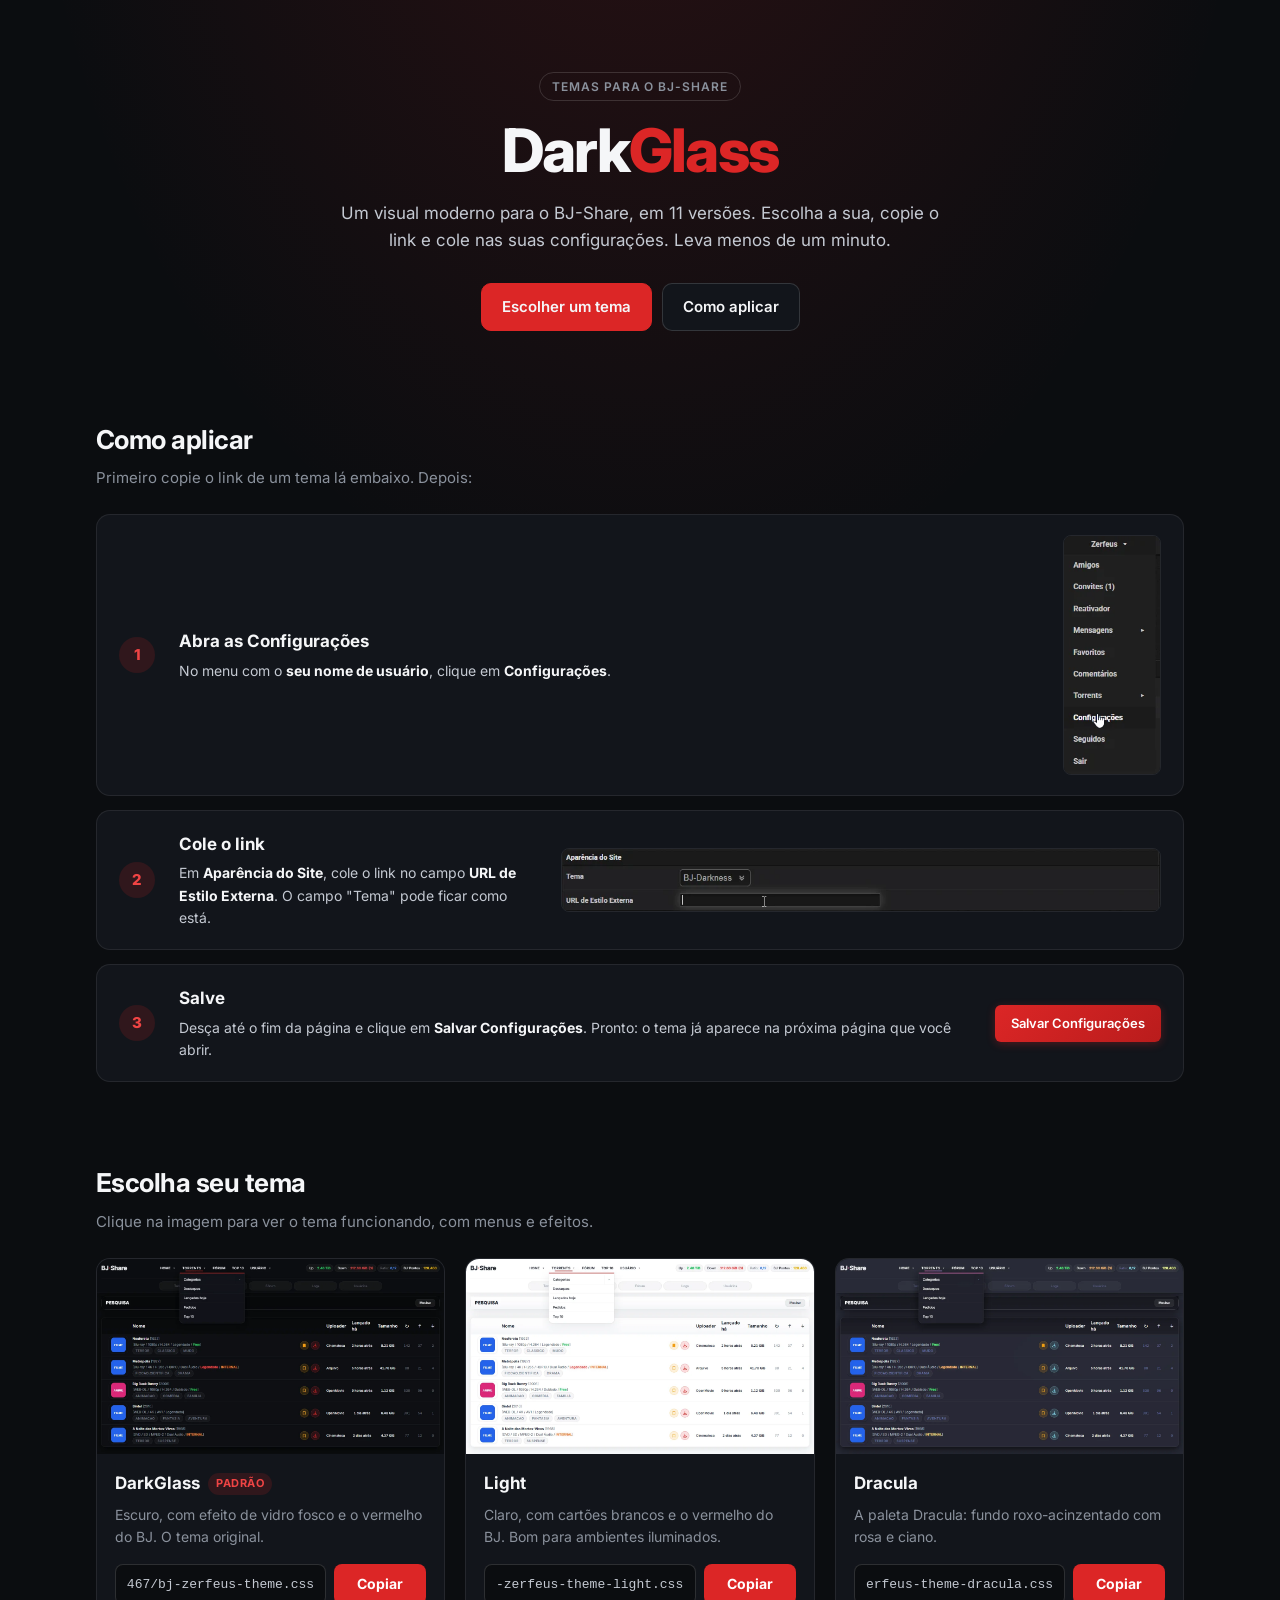
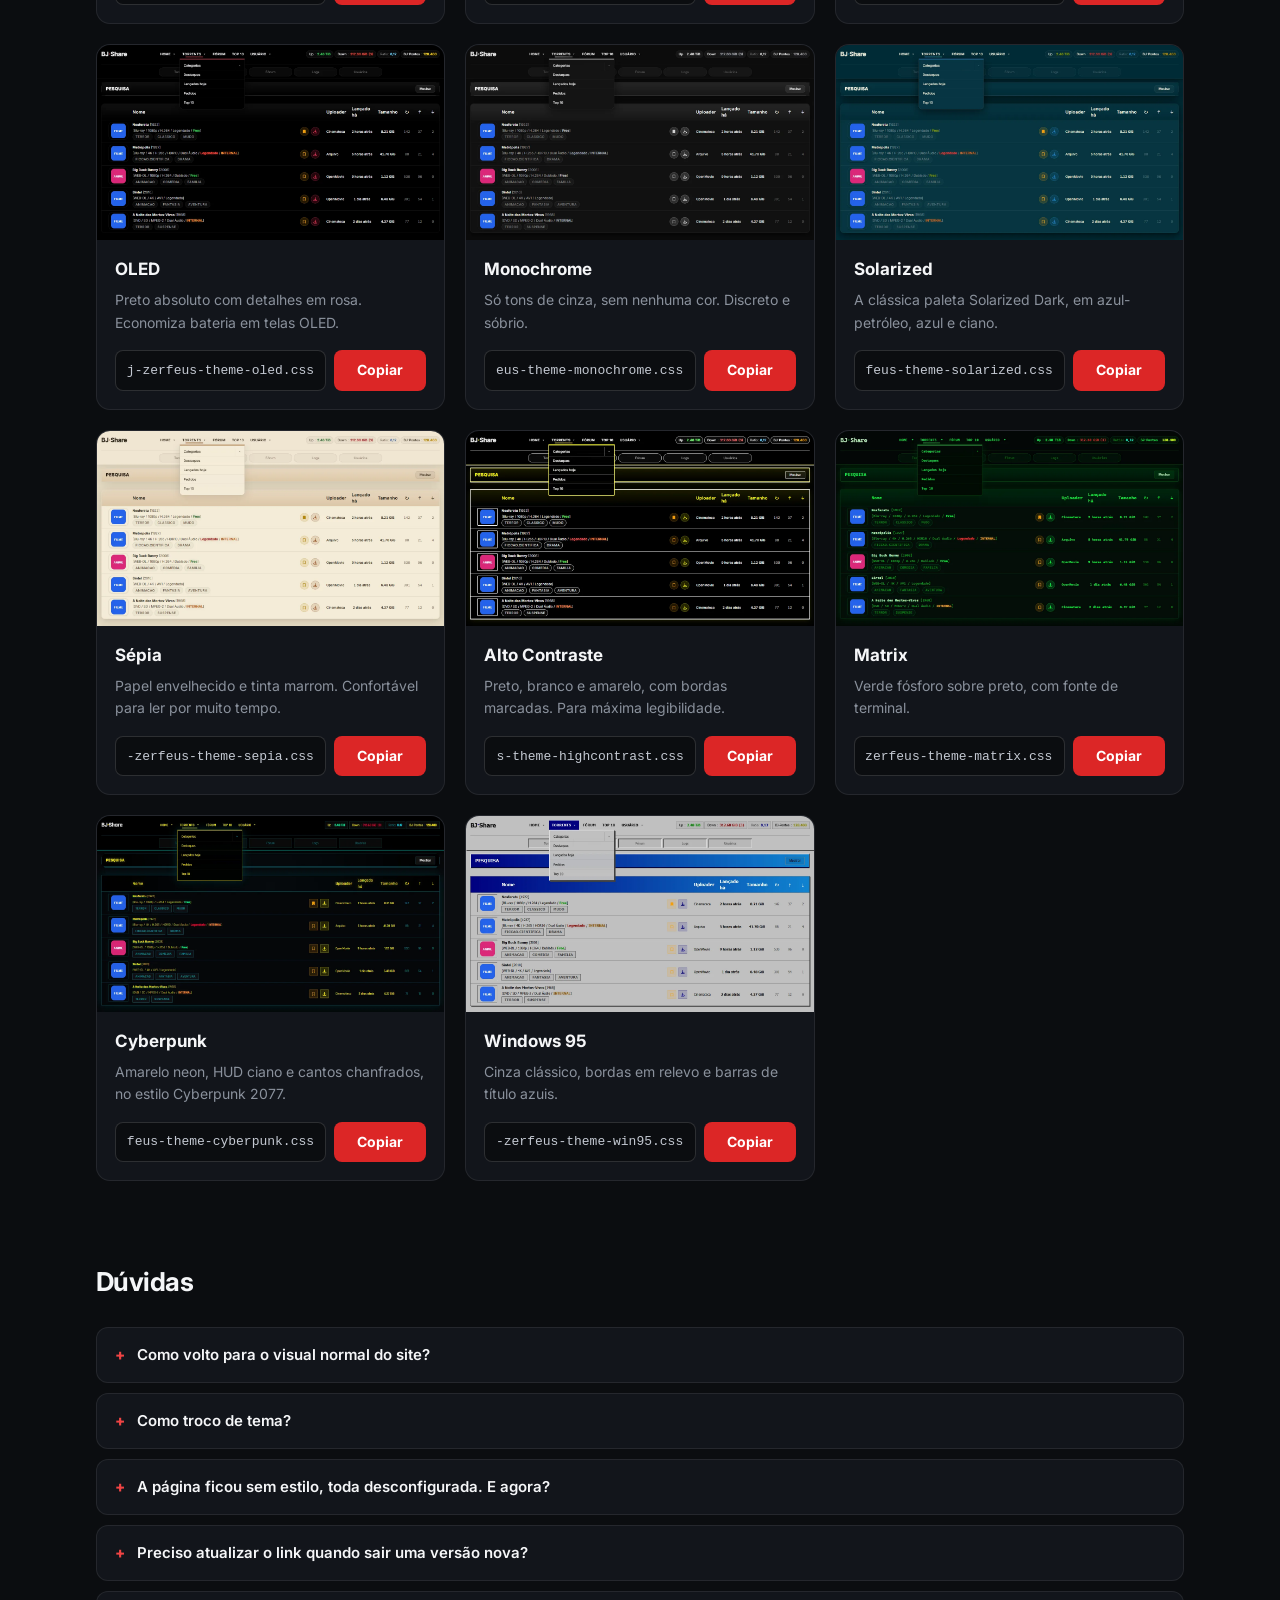
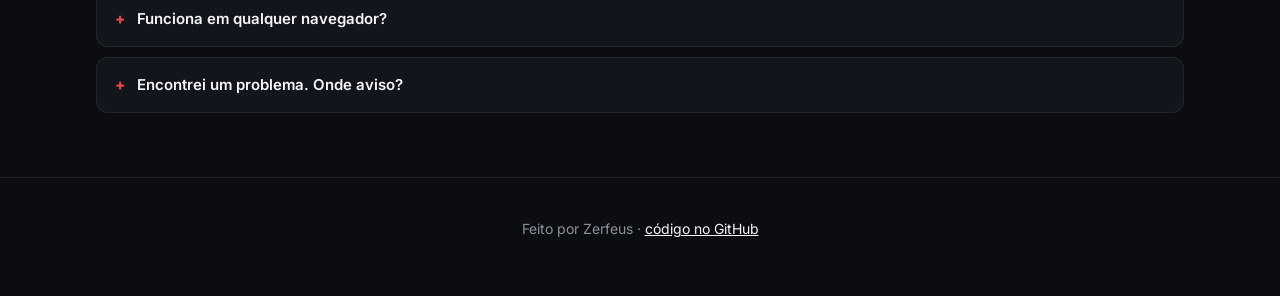
==== index.html @ 2fd7e662 "Adiciona guia de instalação com prévias dos temas index.html (GitHub Pages) ensina a aplicar no BJ, " ====
<!doctype html>
<html lang="pt-BR">
<head>
<meta charset="utf-8">
<meta name="viewport" content="width=device-width, initial-scale=1">
<title>Temas DarkGlass</title>
<meta name="description" content="Temas para o BJ-Share: escolha um, copie o link e cole em Configurações.">
<link rel="preconnect" href="https://fonts.googleapis.com">
<link rel="preconnect" href="https://fonts.gstatic.com" crossorigin>
<link href="https://fonts.googleapis.com/css2?family=Inter:wght@400;500;600;700;800&display=swap" rel="stylesheet">
<style>
  :root {
    --bg: #0b0d10;
    --surface: #12151b;
    --surface-2: #181c24;
    --line: rgb(255 255 255 / 0.08);
    --line-strong: rgb(255 255 255 / 0.14);
    --text: #c4c9d2;
    --text-muted: #8a919c;
    --text-strong: #f5f6f8;
    --accent: #dc2626;
    --accent-hover: #ef4444;
    --success: #22c55e;
    --radius: 14px;
    --shadow: 0 10px 40px rgb(0 0 0 / 0.45);
    color-scheme: dark;
  }

  * { box-sizing: border-box; margin: 0; padding: 0; }

  body {
    background:
      radial-gradient(ellipse 70% 40% at 50% -10%, rgb(220 38 38 / 0.16), transparent 70%),
      var(--bg);
    color: var(--text);
    font: 15px/1.6 'Inter', system-ui, -apple-system, sans-serif;
    -webkit-font-smoothing: antialiased;
  }

  a { color: var(--text-strong); }
  a:hover { color: var(--accent-hover); }

  .wrap { max-width: 1120px; margin: 0 auto; padding: 0 16px; }

  /* Topo */
  header.hero { padding: 72px 0 48px; text-align: center; }
  .badge {
    display: inline-block; padding: 4px 12px; margin-bottom: 18px;
    border: 1px solid var(--line-strong); border-radius: 999px;
    font-size: 12px; font-weight: 600; letter-spacing: 0.08em; text-transform: uppercase; color: var(--text-muted);
  }
  h1 { color: var(--text-strong); font-size: clamp(36px, 7vw, 60px); font-weight: 800; letter-spacing: -0.03em; line-height: 1.05; }
  h1 span { color: var(--accent); }
  .lead { max-width: 620px; margin: 18px auto 0; font-size: 17px; color: var(--text); }
  .hero-actions { display: flex; flex-wrap: wrap; gap: 10px; justify-content: center; margin-top: 28px; }
  .btn {
    display: inline-flex; align-items: center; gap: 8px; padding: 11px 20px;
    border-radius: 10px; border: 1px solid var(--line-strong);
    background: var(--surface); color: var(--text-strong);
    font: inherit; font-weight: 600; text-decoration: none; cursor: pointer;
    transition: background 0.15s, border-color 0.15s, transform 0.15s;
  }
  .btn:hover { color: var(--text-strong); border-color: var(--text-muted); transform: translateY(-1px); }
  .btn.primary { background: var(--accent); border-color: var(--accent); }
  .btn.primary:hover { background: var(--accent-hover); border-color: var(--accent-hover); }

  section { padding: 40px 0; }
  h2 { color: var(--text-strong); font-size: 26px; font-weight: 700; letter-spacing: -0.02em; }
  .section-lead { margin-top: 6px; color: var(--text-muted); }

  /* Passos */
  .steps { display: grid; gap: 14px; margin-top: 24px; }
  .step {
    display: flex; align-items: center; gap: 20px 24px; padding: 20px 22px;
    background: var(--surface); border: 1px solid var(--line); border-radius: var(--radius);
  }
  .step-num {
    flex: none; display: grid; place-items: center; width: 36px; height: 36px; border-radius: 50%;
    background: rgb(220 38 38 / 0.15); color: var(--accent-hover); font-weight: 800;
  }
  .step-text { flex: 1 1 260px; }
  .step h3 { color: var(--text-strong); font-size: 17px; margin-bottom: 4px; }
  .step p { color: var(--text); font-size: 14px; }
  .step strong { color: var(--text-strong); }
  .step img {
    flex: 0 1 auto; display: block; min-width: 0; max-width: min(100%, 600px); max-height: 240px;
    width: auto; height: auto; border-radius: 8px; border: 1px solid var(--line);
  }
  /* réplica do botão do site, no lugar de um print */
  .fake-save {
    flex: none; padding: 8px 16px; border-radius: 6px;
    background: linear-gradient(135deg, #dc2626, #b91c1c); color: #fff; font-size: 13px; font-weight: 600;
    box-shadow: 0 2px 8px rgb(220 38 38 / 0.3);
  }

  /* Galeria de temas */
  .themes { display: grid; grid-template-columns: repeat(auto-fill, minmax(min(100%, 340px), 1fr)); gap: 20px; margin-top: 24px; }
  .theme {
    display: flex; flex-direction: column;
    background: var(--surface); border: 1px solid var(--line); border-radius: var(--radius);
    overflow: hidden; transition: border-color 0.2s, box-shadow 0.2s;
  }
  .theme:hover { border-color: var(--line-strong); box-shadow: var(--shadow); }
  .theme-preview { position: relative; display: block; aspect-ratio: 16 / 9; background: var(--surface-2); overflow: hidden; }
  .theme-preview img { display: block; width: 100%; height: 100%; object-fit: cover; object-position: top left; transition: transform 0.3s; }
  .theme-preview:hover img { transform: scale(1.03); }
  .theme-preview .live {
    position: absolute; right: 10px; bottom: 10px; padding: 5px 10px; border-radius: 999px;
    background: rgb(0 0 0 / 0.72); color: #fff; font-size: 12px; font-weight: 600;
    opacity: 0; transition: opacity 0.2s;
  }
  .theme-preview:hover .live, .theme-preview:focus-visible .live { opacity: 1; }
  .theme-body { display: flex; flex-direction: column; gap: 6px; padding: 16px 18px 18px; flex: 1; }
  .theme-title { display: flex; align-items: center; gap: 8px; color: var(--text-strong); font-size: 17px; font-weight: 700; }
  .tag { padding: 2px 8px; border-radius: 999px; background: rgb(220 38 38 / 0.15); color: var(--accent-hover); font-size: 11px; font-weight: 700; text-transform: uppercase; letter-spacing: 0.05em; }
  .theme-desc { color: var(--text-muted); font-size: 14px; flex: 1; }
  .copy { display: flex; gap: 8px; margin-top: 10px; }
  .copy input {
    flex: 1; min-width: 0; padding: 9px 11px;
    background: var(--bg); border: 1px solid var(--line-strong); border-radius: 8px;
    color: var(--text); font: 13px ui-monospace, 'Cascadia Code', Consolas, monospace;
  }
  .copy input:focus { outline: 2px solid var(--accent); outline-offset: 1px; }
  .copy button {
    flex: none; min-width: 92px; padding: 9px 14px; border: 0; border-radius: 8px;
    background: var(--accent); color: #fff; font: inherit; font-size: 14px; font-weight: 700; cursor: pointer;
    transition: background 0.15s;
  }
  .copy button:hover { background: var(--accent-hover); }
  .copy button.ok { background: var(--success); }

  /* Dúvidas */
  .faq { display: grid; gap: 10px; margin-top: 24px; }
  details { background: var(--surface); border: 1px solid var(--line); border-radius: 12px; }
  summary { padding: 15px 18px; color: var(--text-strong); font-weight: 600; cursor: pointer; list-style: none; }
  summary::-webkit-details-marker { display: none; }
  summary::before { content: '+'; display: inline-block; width: 22px; color: var(--accent-hover); font-weight: 800; }
  details[open] summary::before { content: '−'; }
  details > div { padding: 0 18px 16px 40px; color: var(--text); font-size: 14px; }
  details code { padding: 1px 6px; border-radius: 5px; background: var(--surface-2); color: var(--text-strong); font-size: 13px; }

  footer { padding: 40px 0 56px; border-top: 1px solid var(--line); margin-top: 24px; color: var(--text-muted); font-size: 14px; text-align: center; }

  @media (max-width: 760px) {
    .step { flex-direction: column; align-items: flex-start; }
    .step-text { flex: none; }
    header.hero { padding: 48px 0 32px; }
  }
</style>
</head>
<body>

<header class="hero">
  <div class="wrap">
    <span class="badge">Temas para o BJ-Share</span>
    <h1>Dark<span>Glass</span></h1>
    <p class="lead">Um visual moderno para o BJ-Share, em 11 versões. Escolha a sua, copie o link e cole nas suas configurações. Leva menos de um minuto.</p>
    <div class="hero-actions">
      <a class="btn primary" href="#temas">Escolher um tema</a>
      <a class="btn" href="#como-aplicar">Como aplicar</a>
    </div>
  </div>
</header>

<main class="wrap">
  <section id="como-aplicar">
    <h2>Como aplicar</h2>
    <p class="section-lead">Primeiro copie o link de um tema lá embaixo. Depois:</p>
    <div class="steps">
      <div class="step">
        <span class="step-num">1</span>
        <div class="step-text">
          <h3>Abra as Configurações</h3>
          <p>No menu com o <strong>seu nome de usuário</strong>, clique em <strong>Configurações</strong>.</p>
        </div>
        <img src="assets/passo-1.webp" width="152" height="376" alt="Menu do usuário aberto, com a opção Configurações em destaque">
      </div>
      <div class="step">
        <span class="step-num">2</span>
        <div class="step-text">
          <h3>Cole o link</h3>
          <p>Em <strong>Aparência do Site</strong>, cole o link no campo <strong>URL de Estilo Externa</strong>. O campo "Tema" pode ficar como está.</p>
        </div>
        <img src="assets/passo-2.webp" width="945" height="98" alt="Seção Aparência do Site com o campo URL de Estilo Externa">
      </div>
      <div class="step">
        <span class="step-num">3</span>
        <div class="step-text">
          <h3>Salve</h3>
          <p>Desça até o fim da página e clique em <strong>Salvar Configurações</strong>. Pronto: o tema já aparece na próxima página que você abrir.</p>
        </div>
        <span class="fake-save" aria-hidden="true">Salvar Configurações</span>
      </div>
    </div>
  </section>

  <section id="temas">
    <h2>Escolha seu tema</h2>
    <p class="section-lead">Clique na imagem para ver o tema funcionando, com menus e efeitos.</p>
    <div class="themes" id="lista-temas"></div>
  </section>

  <section id="duvidas">
    <h2>Dúvidas</h2>
    <div class="faq">
      <details>
        <summary>Como volto para o visual normal do site?</summary>
        <div>Em Configurações, apague o link do campo <strong>URL de Estilo Externa</strong> e clique em <strong>Salvar Configurações</strong>.</div>
      </details>
      <details>
        <summary>Como troco de tema?</summary>
        <div>Copie o link do novo tema e cole no mesmo campo, no lugar do antigo. Depois salve.</div>
      </details>
      <details>
        <summary>A página ficou sem estilo, toda desconfigurada. E agora?</summary>
        <div>Confira se o link foi colado inteiro, sem espaços. Se continuar, use a versão "arquivo único" do tema: no fim do link, troque <code>.css</code> por <code>.full.css</code>. Por exemplo, <code>bj-zerfeus-theme-dracula.full.css</code>.</div>
      </details>
      <details>
        <summary>Preciso atualizar o link quando sair uma versão nova?</summary>
        <div>Não. O link é sempre o mesmo e as melhorias chegam sozinhas. Se não aparecerem logo, recarregue a página com <code>Ctrl</code> + <code>F5</code>.</div>
      </details>
      <details>
        <summary>Funciona em qualquer navegador?</summary>
        <div>Funciona nas versões atuais do Chrome, Edge, Firefox, Opera, Brave e Safari, no computador e no celular.</div>
      </details>
      <details>
        <summary>Encontrei um problema. Onde aviso?</summary>
        <div>No tópico do tema no fórum do BJ-Share, ou abrindo uma <a href="https://github.com/dsousamt/bjshare-darkglass-theme/issues">issue no GitHub</a>.</div>
      </details>
    </div>
  </section>
</main>

<footer>
  <div class="wrap">
    Feito por Zerfeus · <a href="https://github.com/dsousamt/bjshare-darkglass-theme">código no GitHub</a>
  </div>
</footer>

<script>
  // Fora do GitHub Pages (ex.: aberto do disco) os links apontam para o endereço publicado
  var BASE = location.protocol.indexOf('http') === 0
    ? new URL('.', location.href).href
    : 'https://dsousamt.github.io/bjshare-darkglass-theme/';

  var TEMAS = [
    { id: 'darkglass', nome: 'DarkGlass', padrao: true, desc: 'Escuro, com efeito de vidro fosco e o vermelho do BJ. O tema original.' },
    { id: 'light', nome: 'Light', desc: 'Claro, com cartões brancos e o vermelho do BJ. Bom para ambientes iluminados.' },
    { id: 'dracula', nome: 'Dracula', desc: 'A paleta Dracula: fundo roxo-acinzentado com rosa e ciano.' },
    { id: 'oled', nome: 'OLED', desc: 'Preto absoluto com detalhes em rosa. Economiza bateria em telas OLED.' },
    { id: 'monochrome', nome: 'Monochrome', desc: 'Só tons de cinza, sem nenhuma cor. Discreto e sóbrio.' },
    { id: 'solarized', nome: 'Solarized', desc: 'A clássica paleta Solarized Dark, em azul-petróleo, azul e ciano.' },
    { id: 'sepia', nome: 'Sépia', desc: 'Papel envelhecido e tinta marrom. Confortável para ler por muito tempo.' },
    { id: 'highcontrast', nome: 'Alto Contraste', desc: 'Preto, branco e amarelo, com bordas marcadas. Para máxima legibilidade.' },
    { id: 'matrix', nome: 'Matrix', desc: 'Verde fósforo sobre preto, com fonte de terminal.' },
    { id: 'cyberpunk', nome: 'Cyberpunk', desc: 'Amarelo neon, HUD ciano e cantos chanfrados, no estilo Cyberpunk 2077.' },
    { id: 'win95', nome: 'Windows 95', desc: 'Cinza clássico, bordas em relevo e barras de título azuis.' },
  ];

  function arquivo(t) {
    return t.id === 'darkglass' ? 'bj-zerfeus-theme.css' : 'bj-zerfeus-theme-' + t.id + '.css';
  }

  function copiar(texto, input, botao) {
    function ok() {
      botao.textContent = 'Copiado!';
      botao.classList.add('ok');
      clearTimeout(botao._t);
      botao._t = setTimeout(function () { botao.textContent = 'Copiar'; botao.classList.remove('ok'); }, 1800);
    }
    if (navigator.clipboard && window.isSecureContext) {
      navigator.clipboard.writeText(texto).then(ok, function () { input.select(); document.execCommand('copy'); ok(); });
    } else {
      input.select();
      document.execCommand('copy');
      ok();
    }
  }

  var lista = document.getElementById('lista-temas');
  TEMAS.forEach(function (t) {
    var url = BASE + arquivo(t);
    var demo = 'preview/demo.html' + (t.id === 'darkglass' ? '' : '?tema=' + t.id);
    var card = document.createElement('article');
    card.className = 'theme';
    card.innerHTML =
      '<a class="theme-preview" href="' + demo + '" target="_blank" rel="noopener" aria-label="Ver o tema ' + t.nome + ' funcionando">' +
        '<img src="assets/previews/' + t.id + '.webp" width="1280" height="720" loading="lazy" alt="Prévia do tema ' + t.nome + '">' +
        '<span class="live">Ver ao vivo ↗</span>' +
      '</a>' +
      '<div class="theme-body">' +
        '<div class="theme-title">' + t.nome + (t.padrao ? ' <span class="tag">Padrão</span>' : '') + '</div>' +
        '<p class="theme-desc">' + t.desc + '</p>' +
        '<div class="copy">' +
          '<input type="text" readonly value="' + url + '" aria-label="Link do tema ' + t.nome + '">' +
          '<button type="button">Copiar</button>' +
        '</div>' +
      '</div>';
    var input = card.querySelector('input');
    var botao = card.querySelector('button');
    // o começo do link é igual em todos; mostrar o fim, onde está o nome do tema
    function mostrarFim() { input.scrollLeft = input.scrollWidth; }
    input.addEventListener('focus', function () { input.select(); });
    input.addEventListener('blur', mostrarFim);
    botao.addEventListener('click', function () { copiar(url, input, botao); });
    lista.appendChild(card);
    mostrarFim();
  });
</script>
</body>
</html>
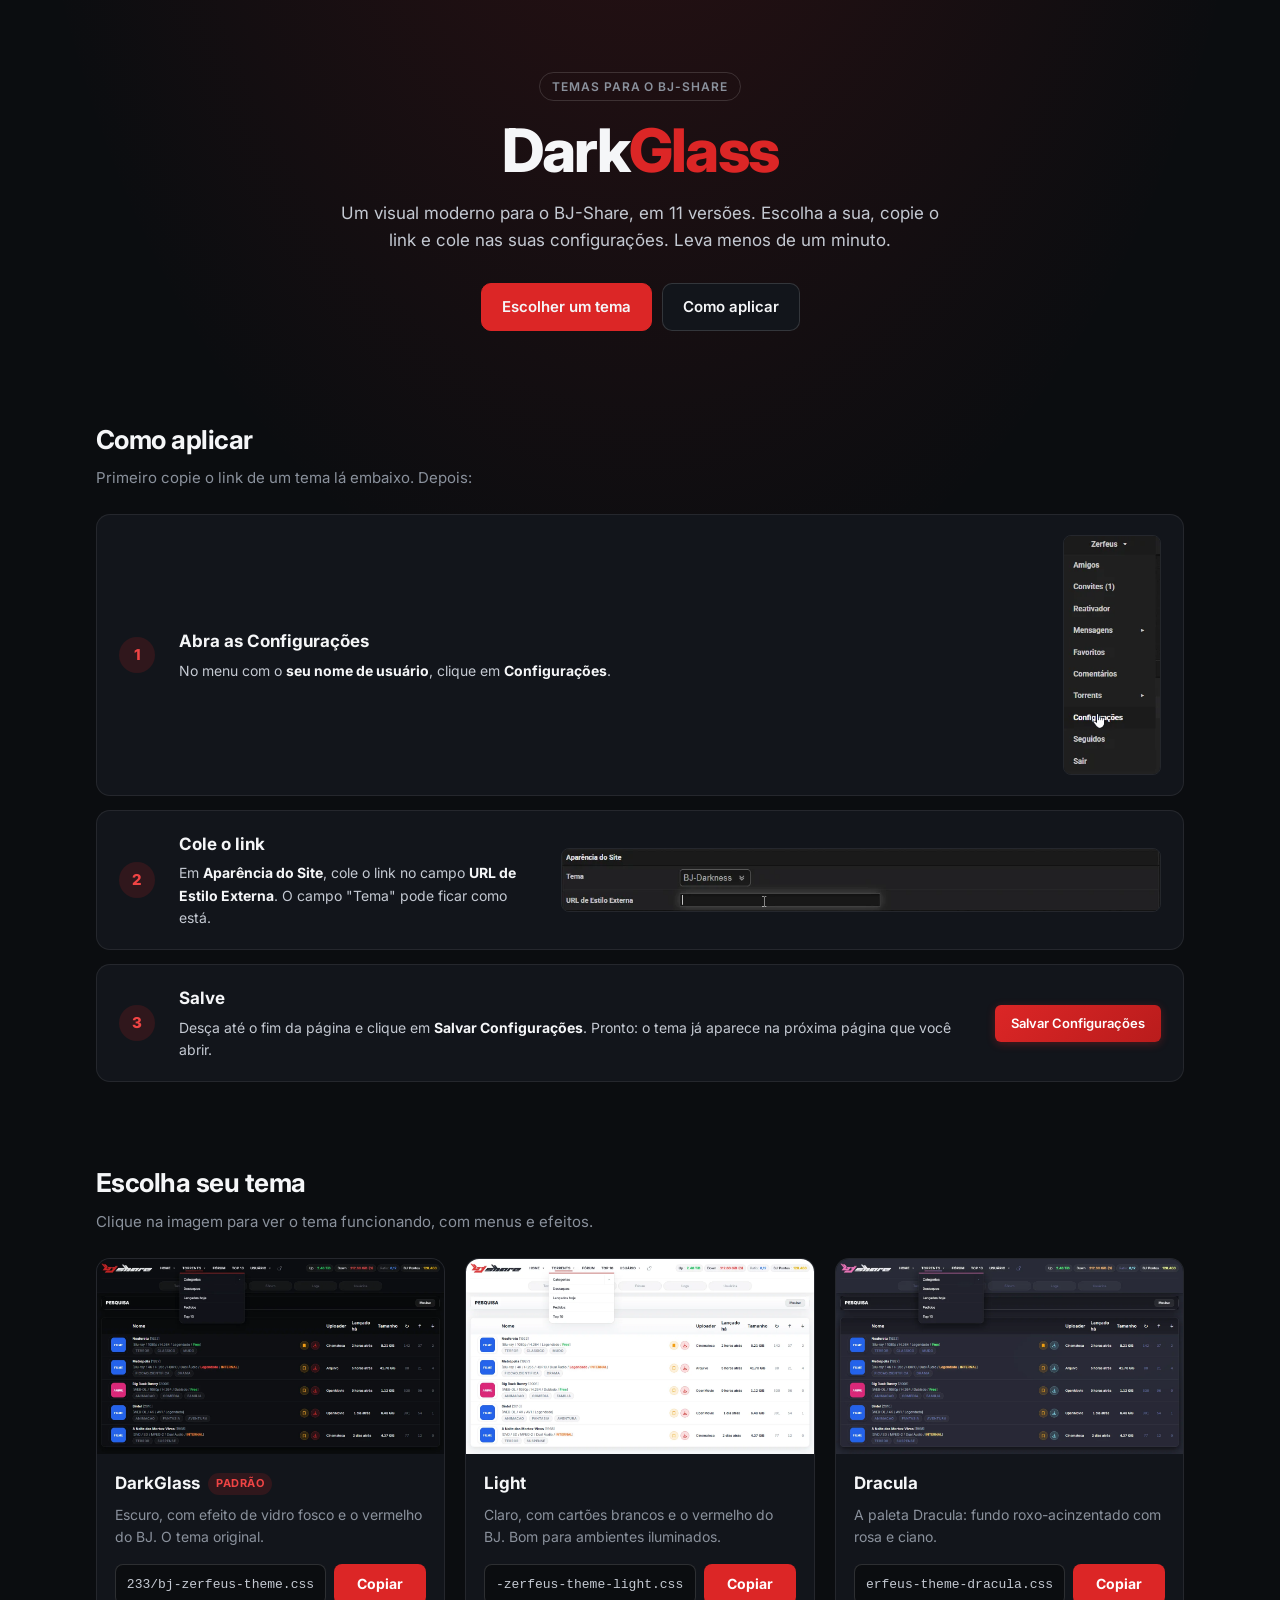
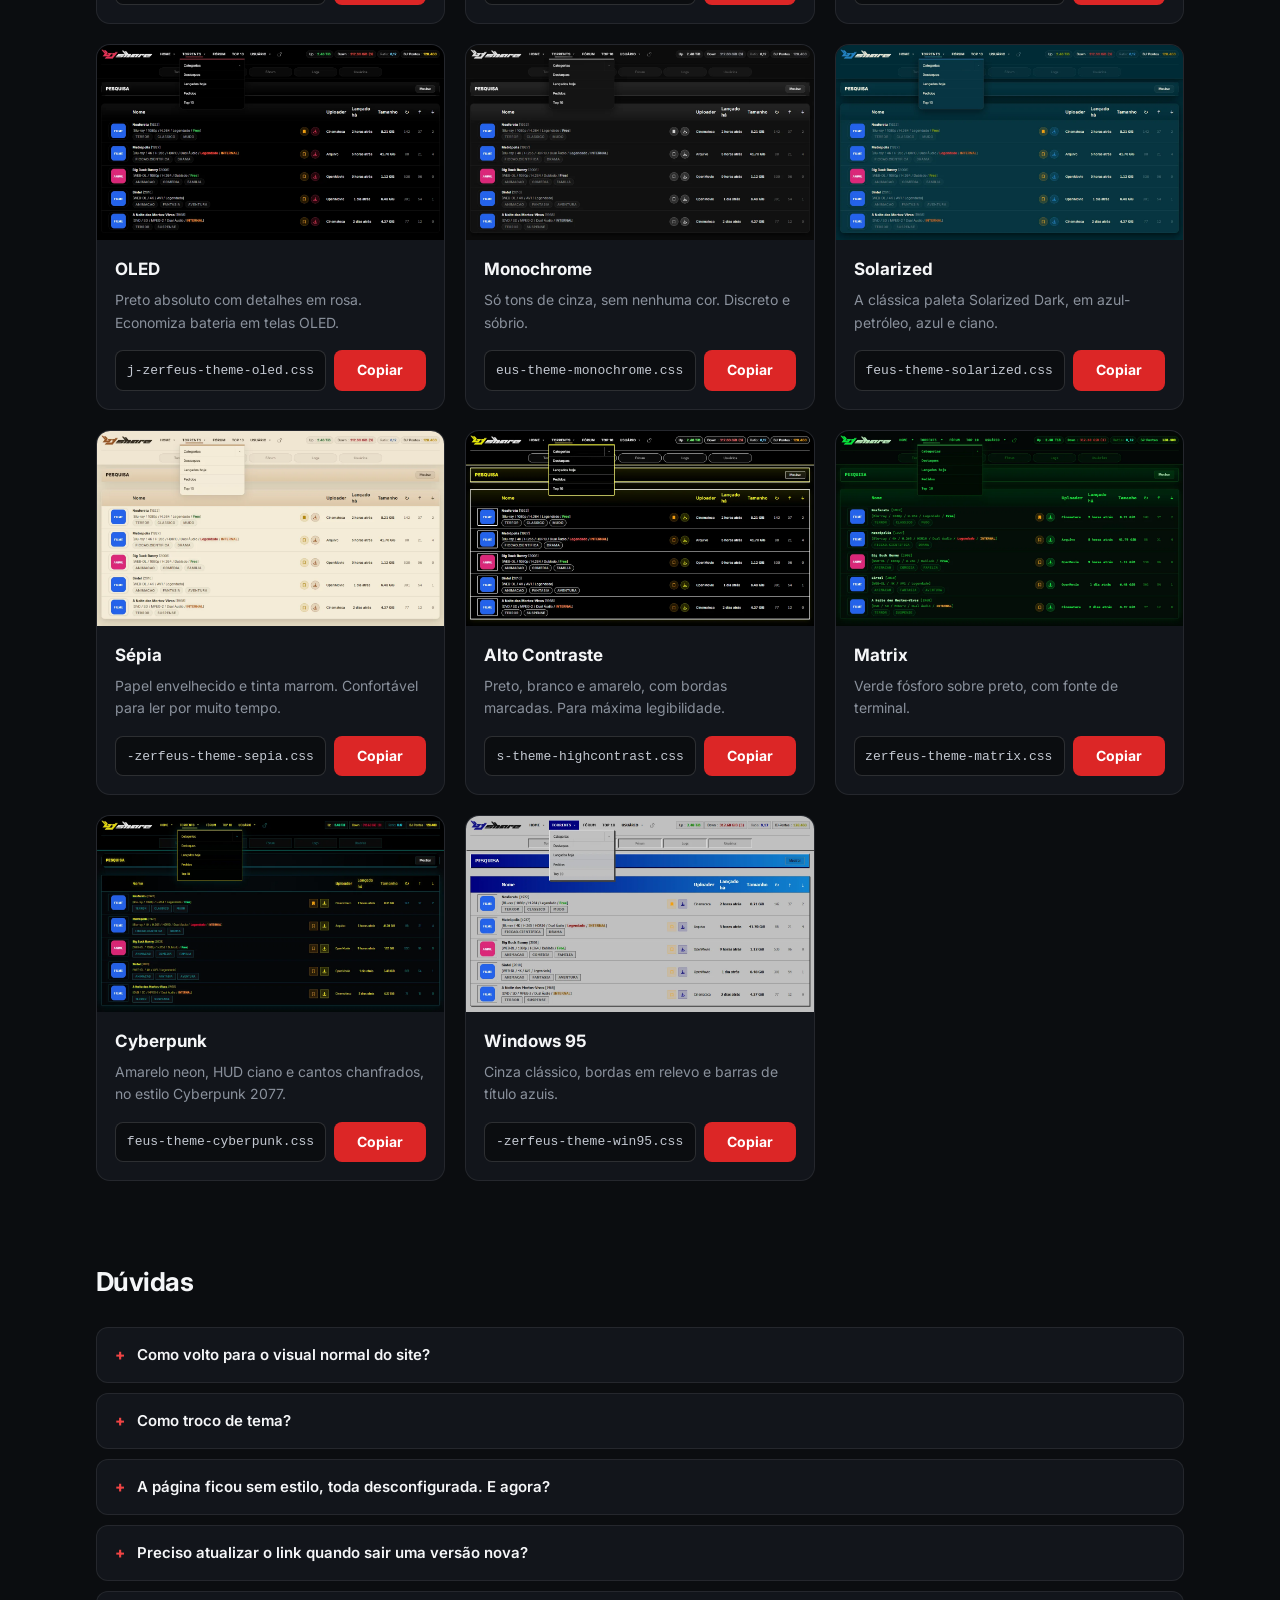
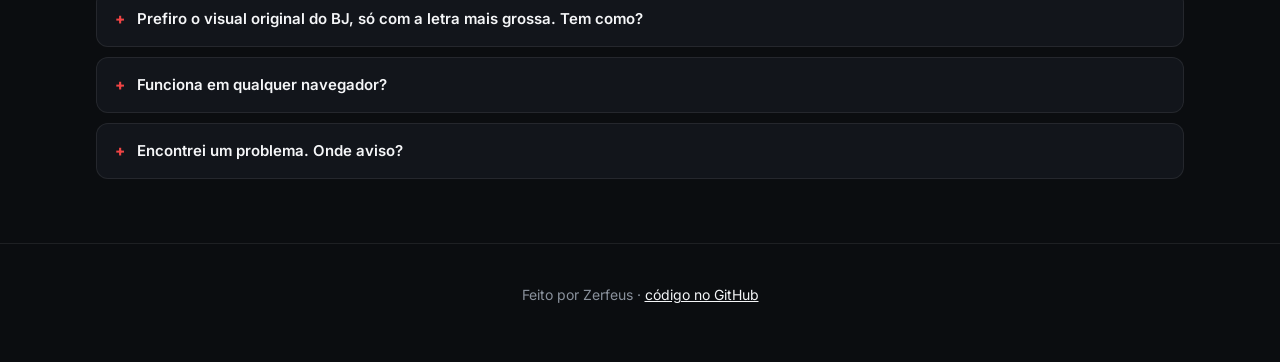
==== commit a96f5cbe: "Adiciona BJ-Blue em negrito para quem precisa de mais legibilidade bj-blue-negrito.css importa o BJ-" ====
--- a/index.html
+++ b/index.html
@@ -218,6 +218,10 @@
       <details>
         <summary>Preciso atualizar o link quando sair uma versão nova?</summary>
         <div>Não. O link é sempre o mesmo e as melhorias chegam sozinhas. Se não aparecerem logo, recarregue a página com <code>Ctrl</code> + <code>F5</code>.</div>
+      </details>
+      <details>
+        <summary>Prefiro o visual original do BJ, só com a letra mais grossa. Tem como?</summary>
+        <div>Tem uma versão do tema <strong>BJ-Blue</strong> original com todo o texto em negrito, para quem precisa de mais legibilidade. Use este link no mesmo campo:<br><code>https://dsousamt.github.io/bjshare-darkglass-theme/bj-blue-negrito.css</code><br>Se o BJ atualizar o BJ-Blue, essa versão acompanha automaticamente.</div>
       </details>
       <details>
         <summary>Funciona em qualquer navegador?</summary>
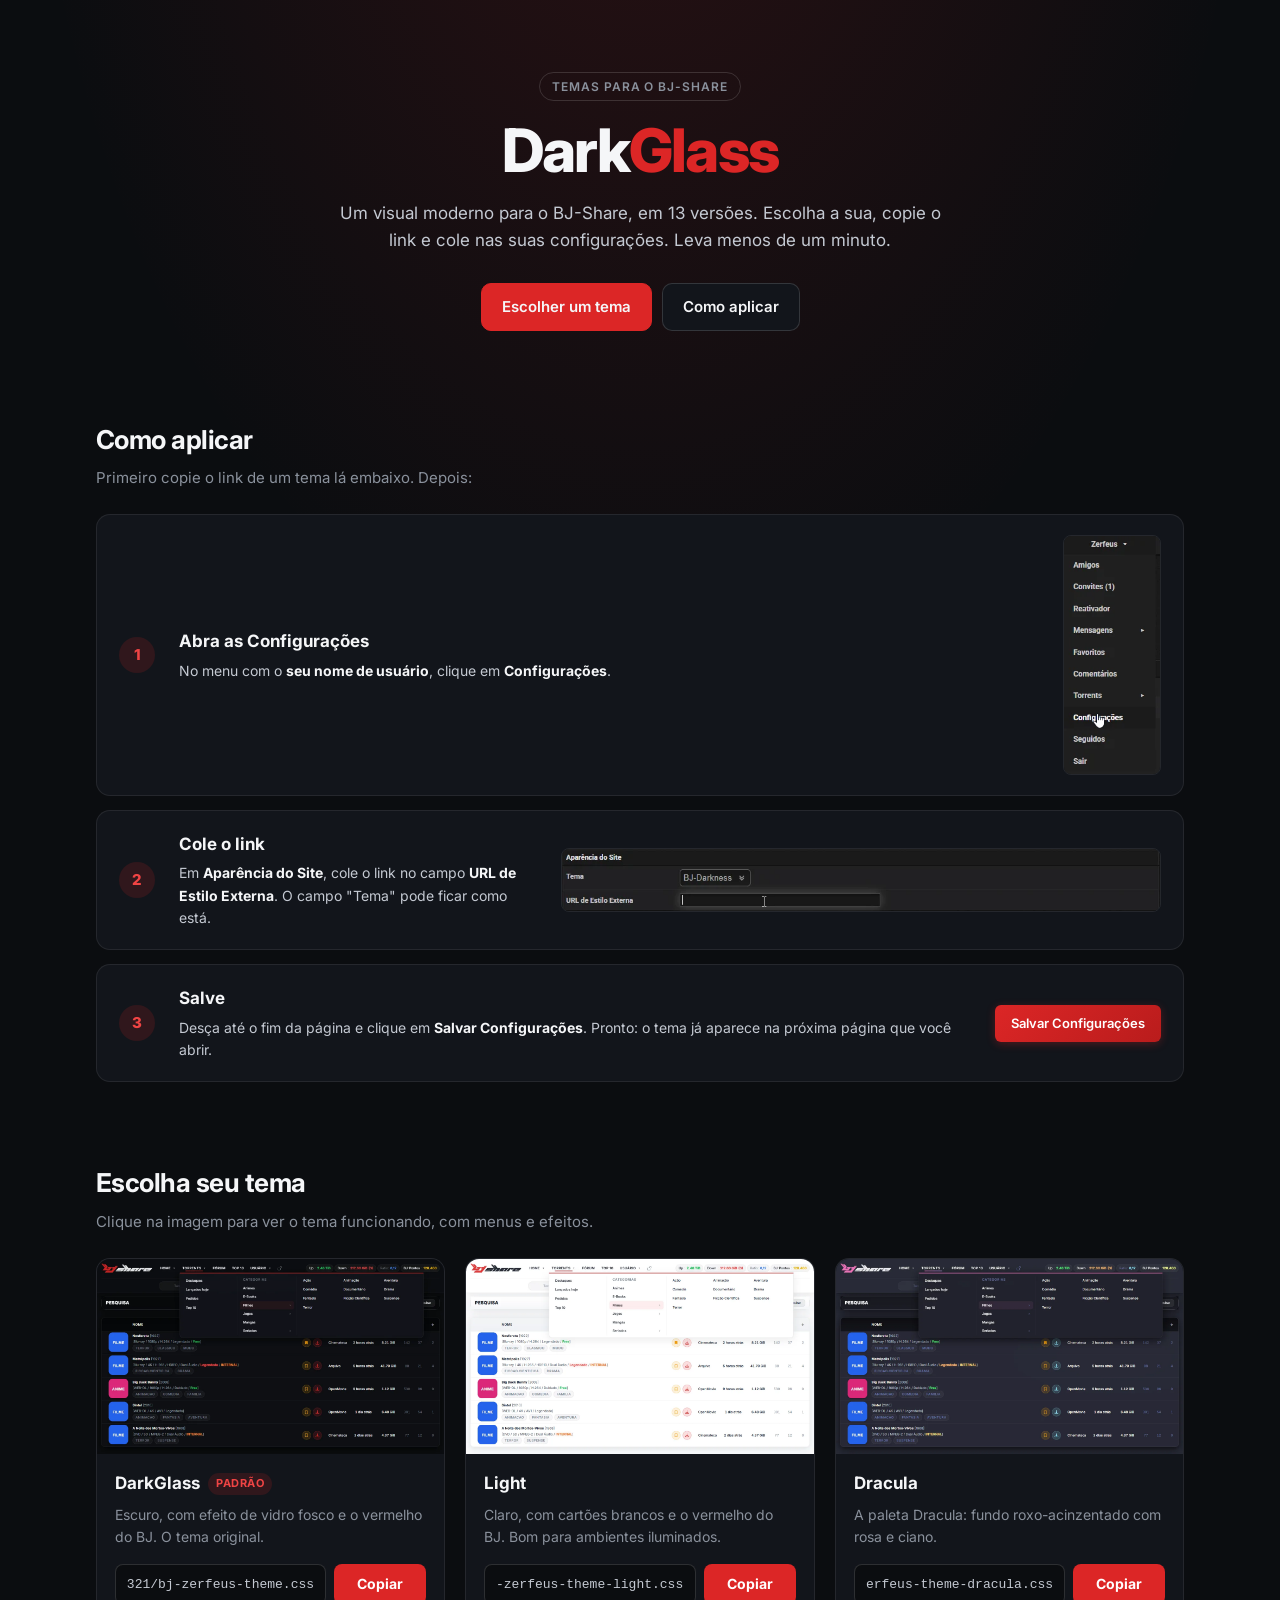
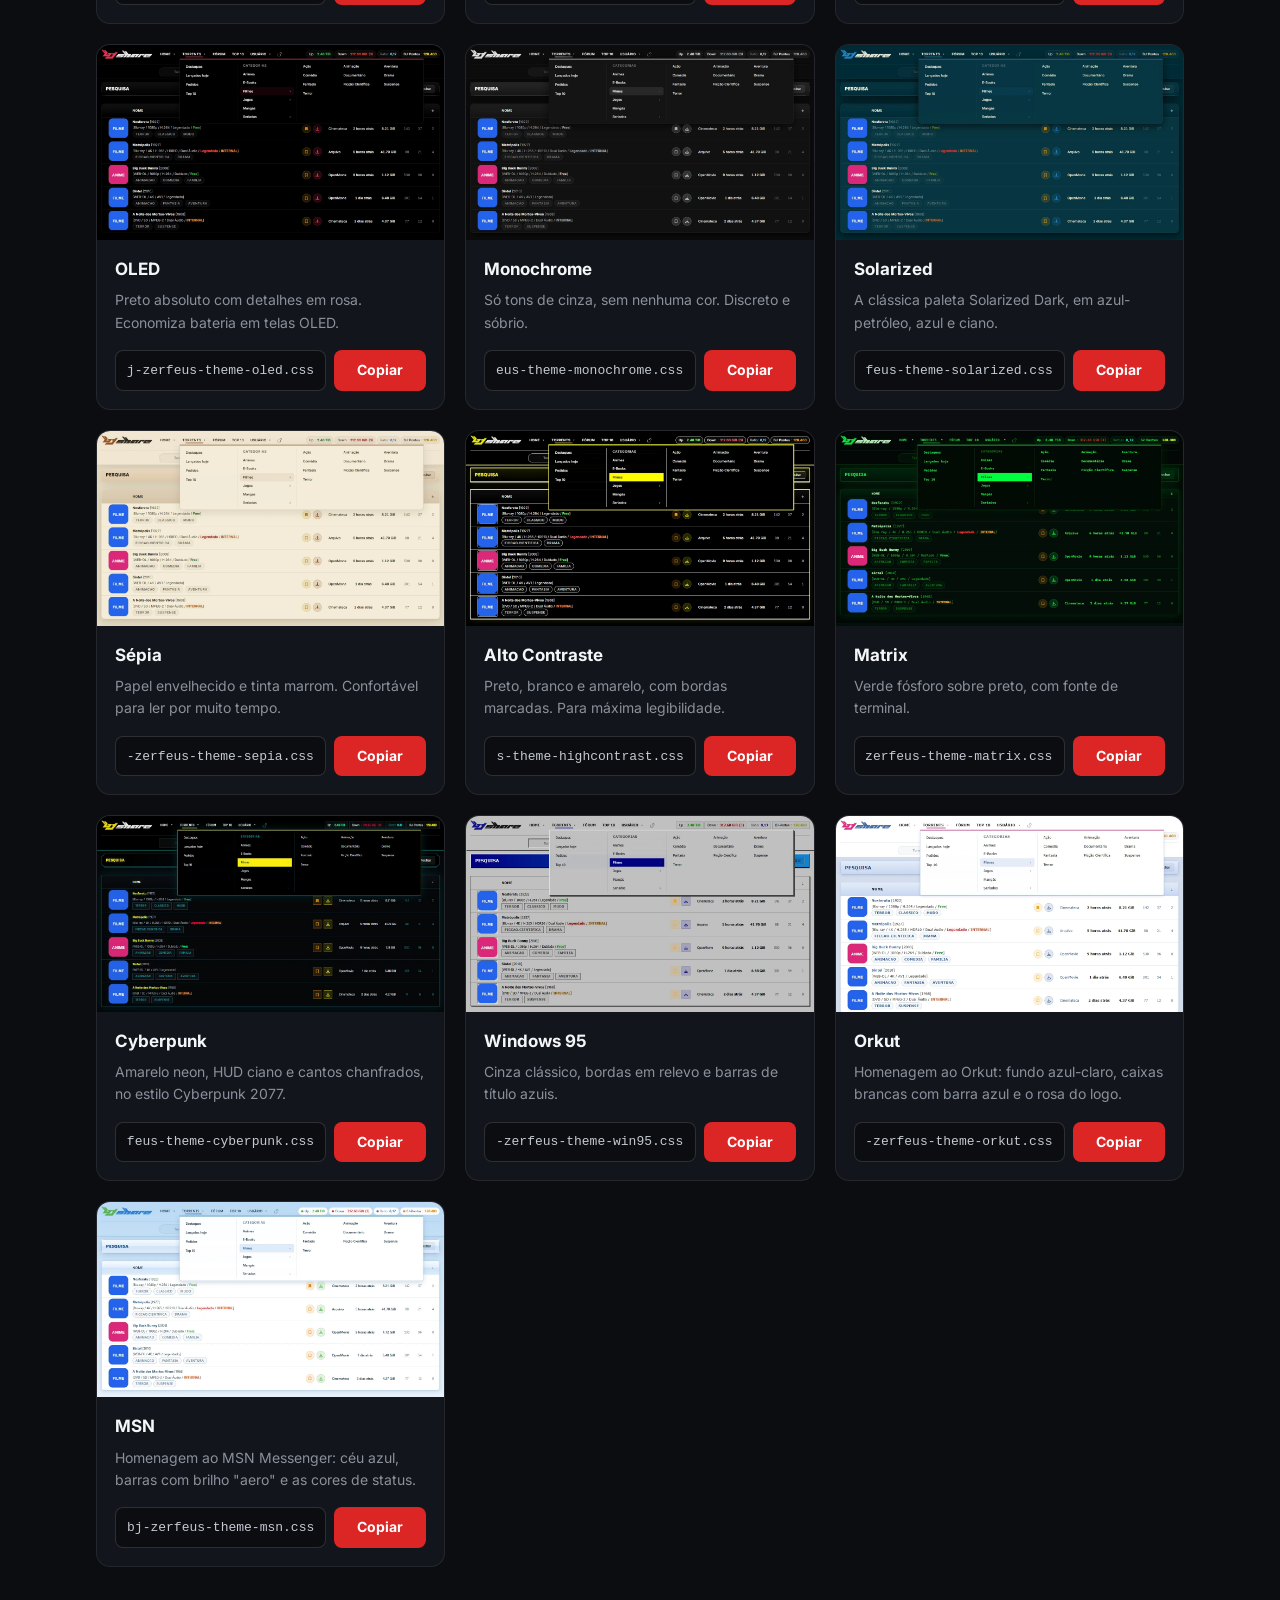
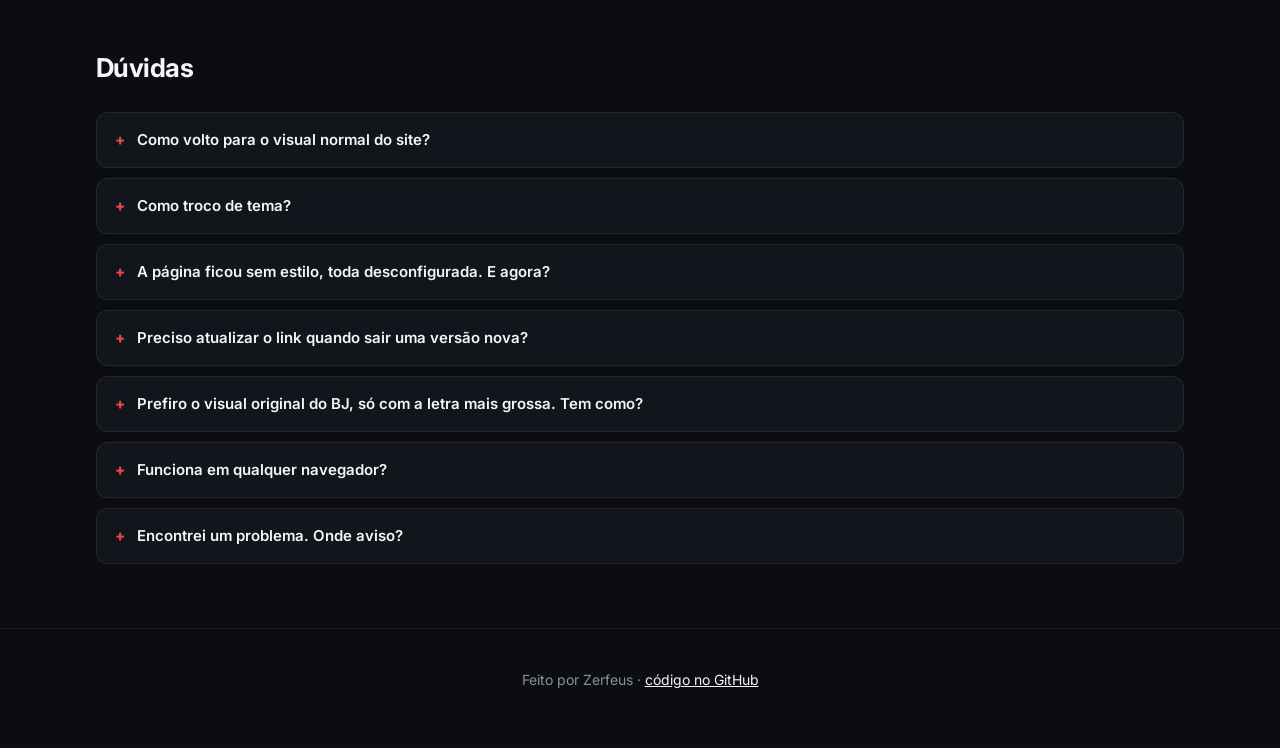
==== commit 4e2ec35c: "Adiciona temas Orkut e MSN - Orkut: fundo azul-claro, caixas brancas com barra de título azul, links" ====
--- a/index.html
+++ b/index.html
@@ -154,7 +154,7 @@
   <div class="wrap">
     <span class="badge">Temas para o BJ-Share</span>
     <h1>Dark<span>Glass</span></h1>
-    <p class="lead">Um visual moderno para o BJ-Share, em 11 versões. Escolha a sua, copie o link e cole nas suas configurações. Leva menos de um minuto.</p>
+    <p class="lead">Um visual moderno para o BJ-Share, em 13 versões. Escolha a sua, copie o link e cole nas suas configurações. Leva menos de um minuto.</p>
     <div class="hero-actions">
       <a class="btn primary" href="#temas">Escolher um tema</a>
       <a class="btn" href="#como-aplicar">Como aplicar</a>
@@ -259,6 +259,8 @@
     { id: 'matrix', nome: 'Matrix', desc: 'Verde fósforo sobre preto, com fonte de terminal.' },
     { id: 'cyberpunk', nome: 'Cyberpunk', desc: 'Amarelo neon, HUD ciano e cantos chanfrados, no estilo Cyberpunk 2077.' },
     { id: 'win95', nome: 'Windows 95', desc: 'Cinza clássico, bordas em relevo e barras de título azuis.' },
+    { id: 'orkut', nome: 'Orkut', desc: 'Homenagem ao Orkut: fundo azul-claro, caixas brancas com barra azul e o rosa do logo.' },
+    { id: 'msn', nome: 'MSN', desc: 'Homenagem ao MSN Messenger: céu azul, barras com brilho "aero" e as cores de status.' },
   ];
 
   function arquivo(t) {
